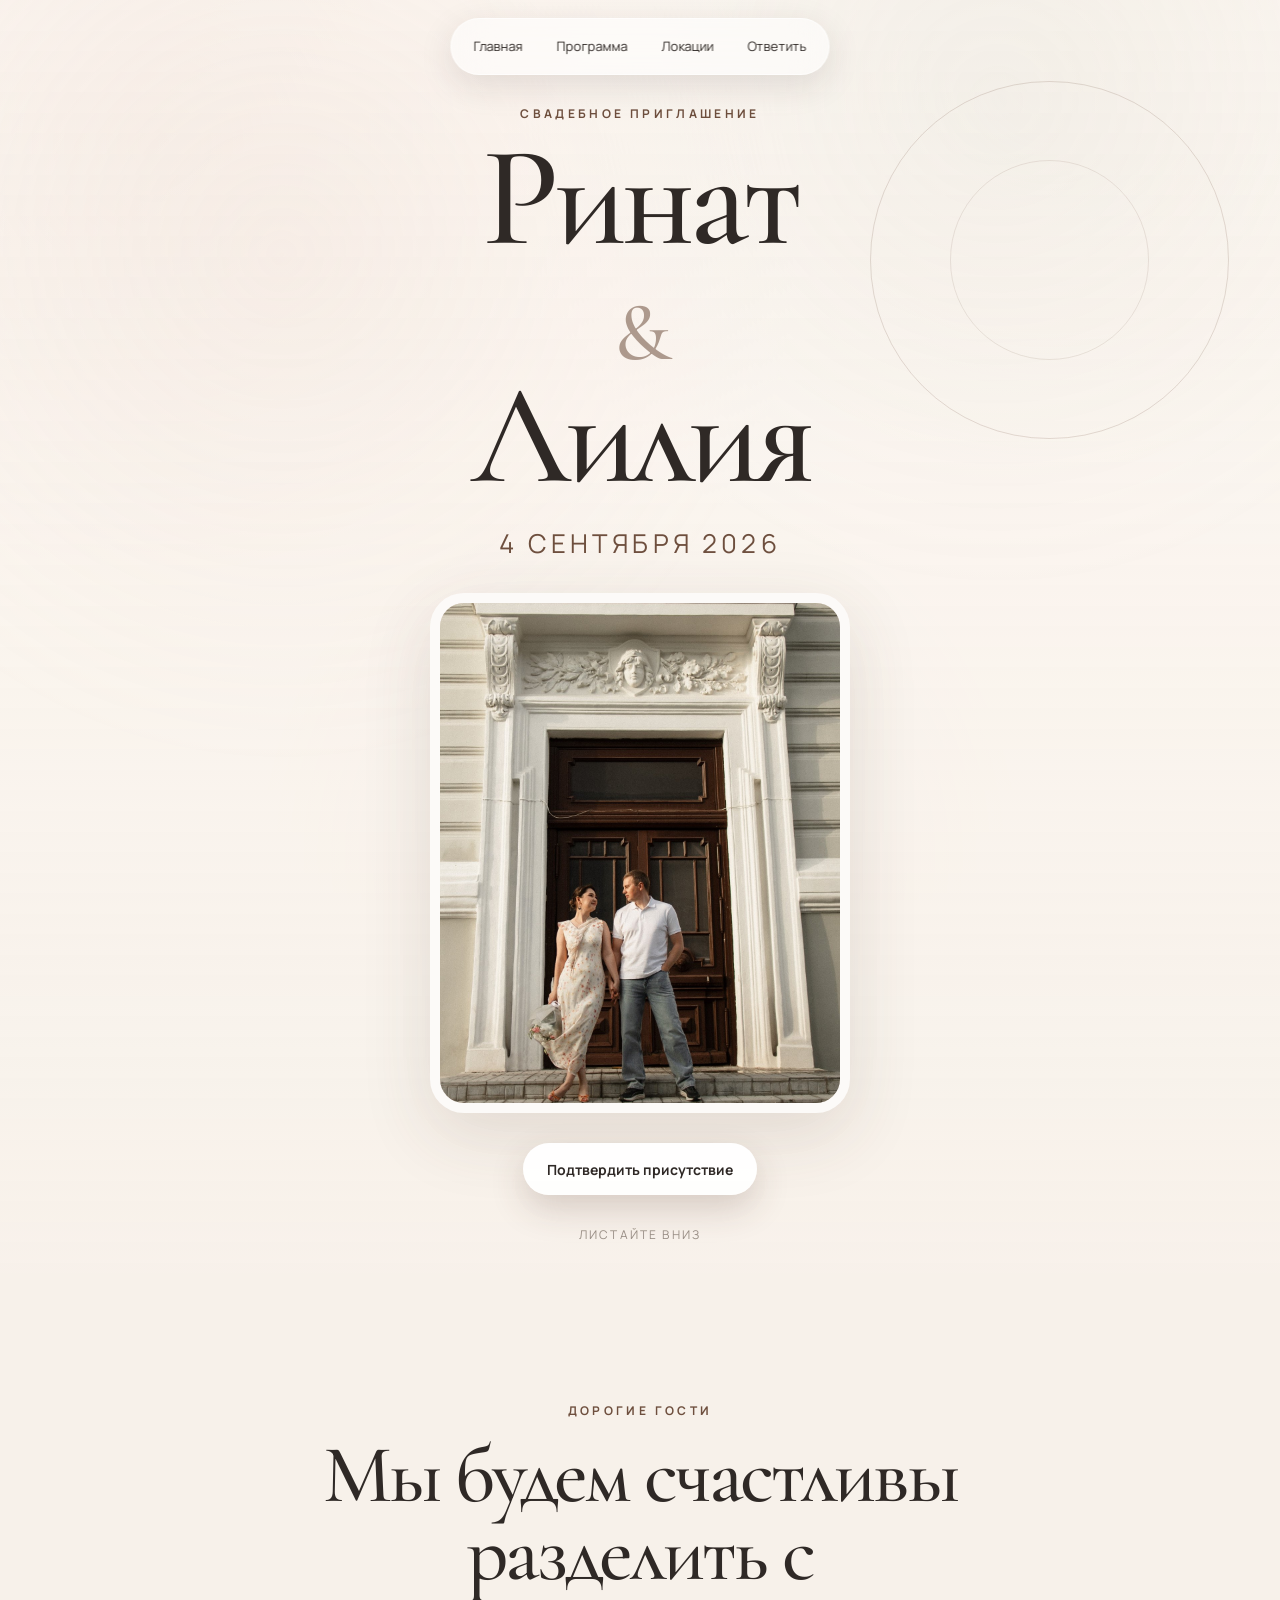
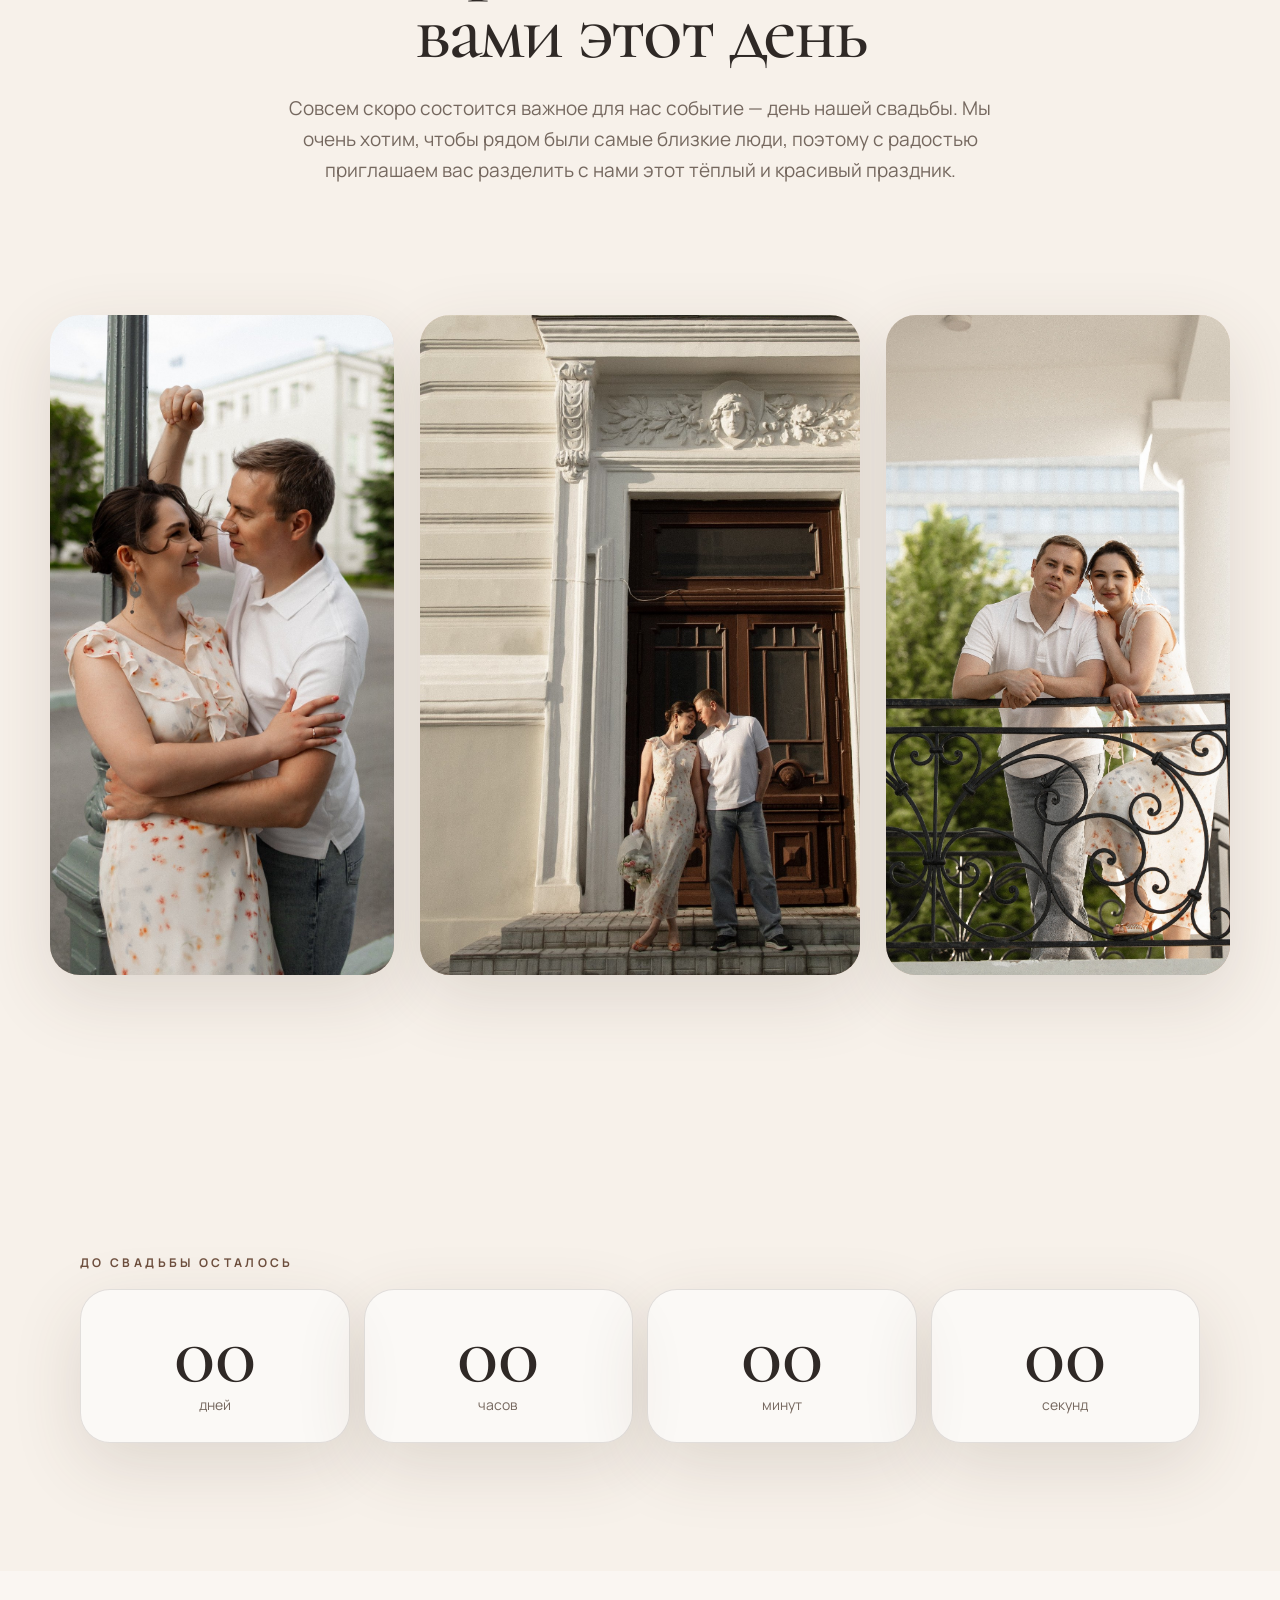
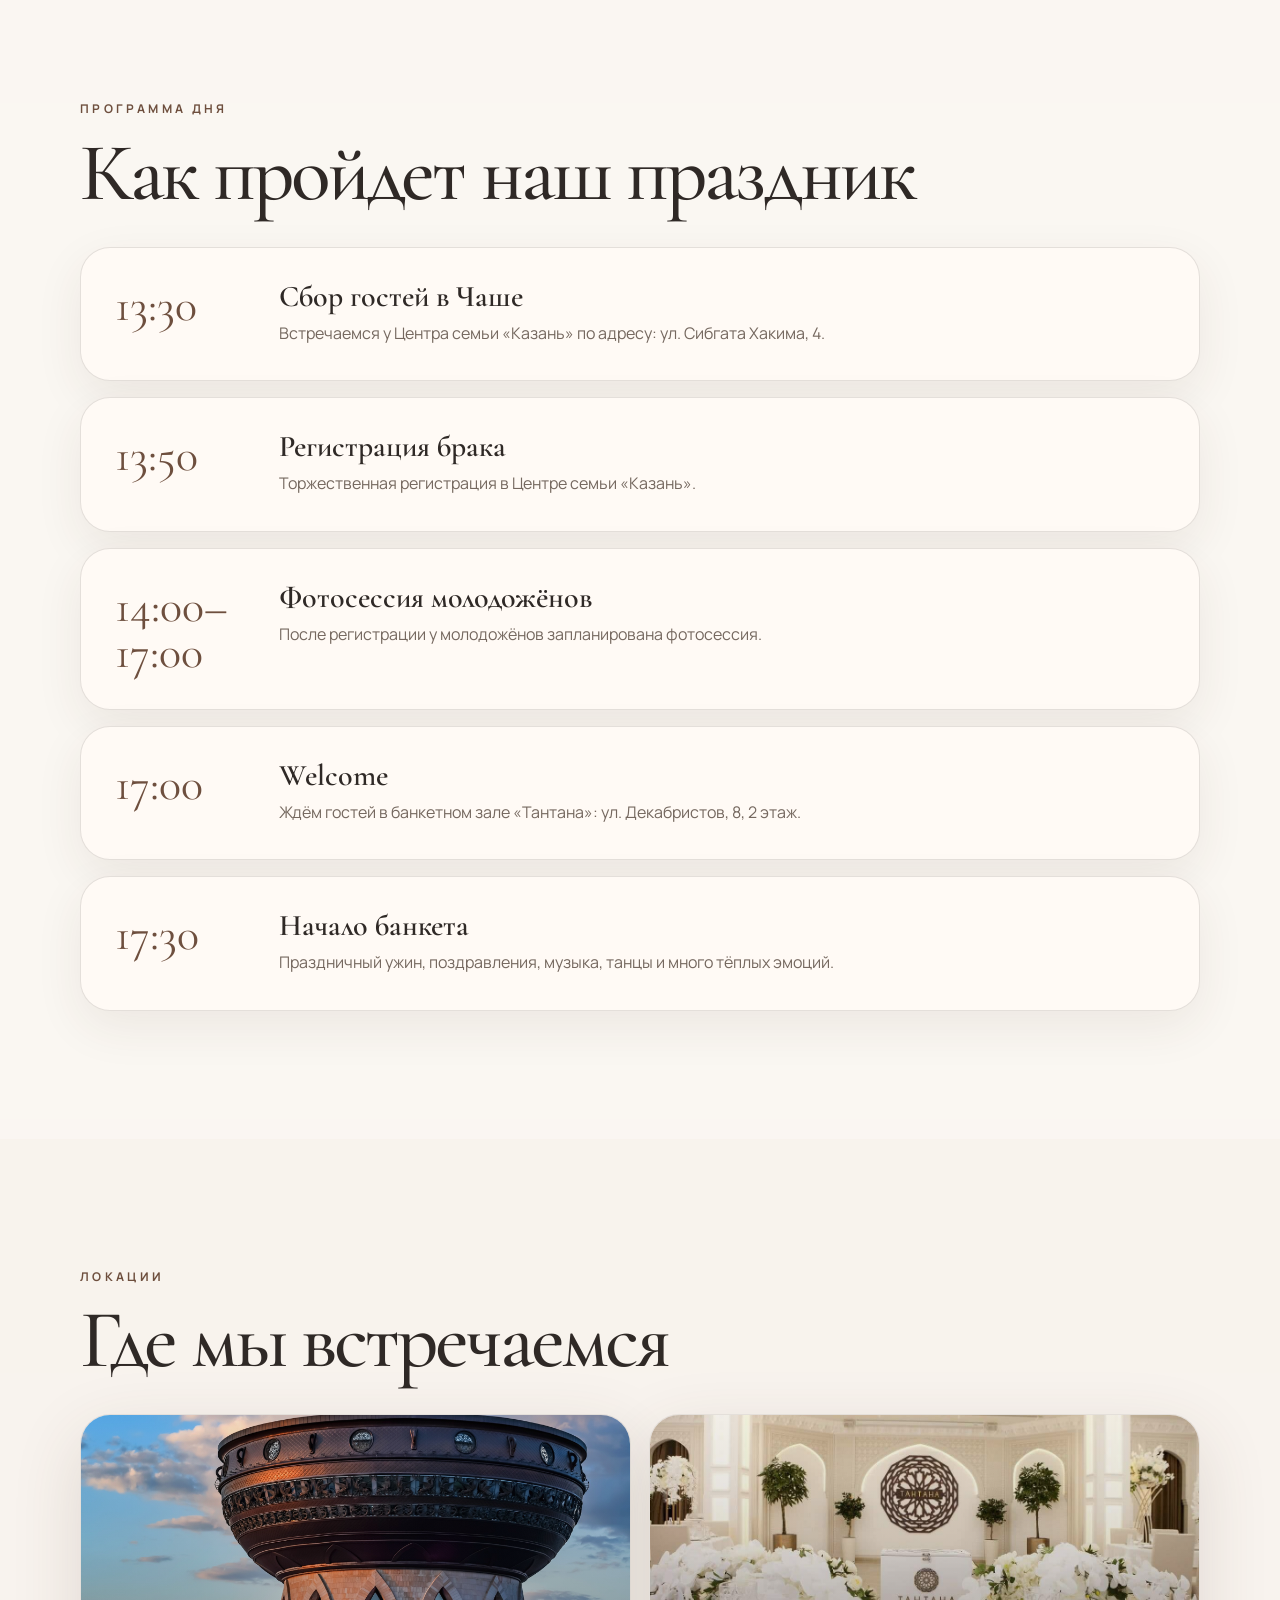
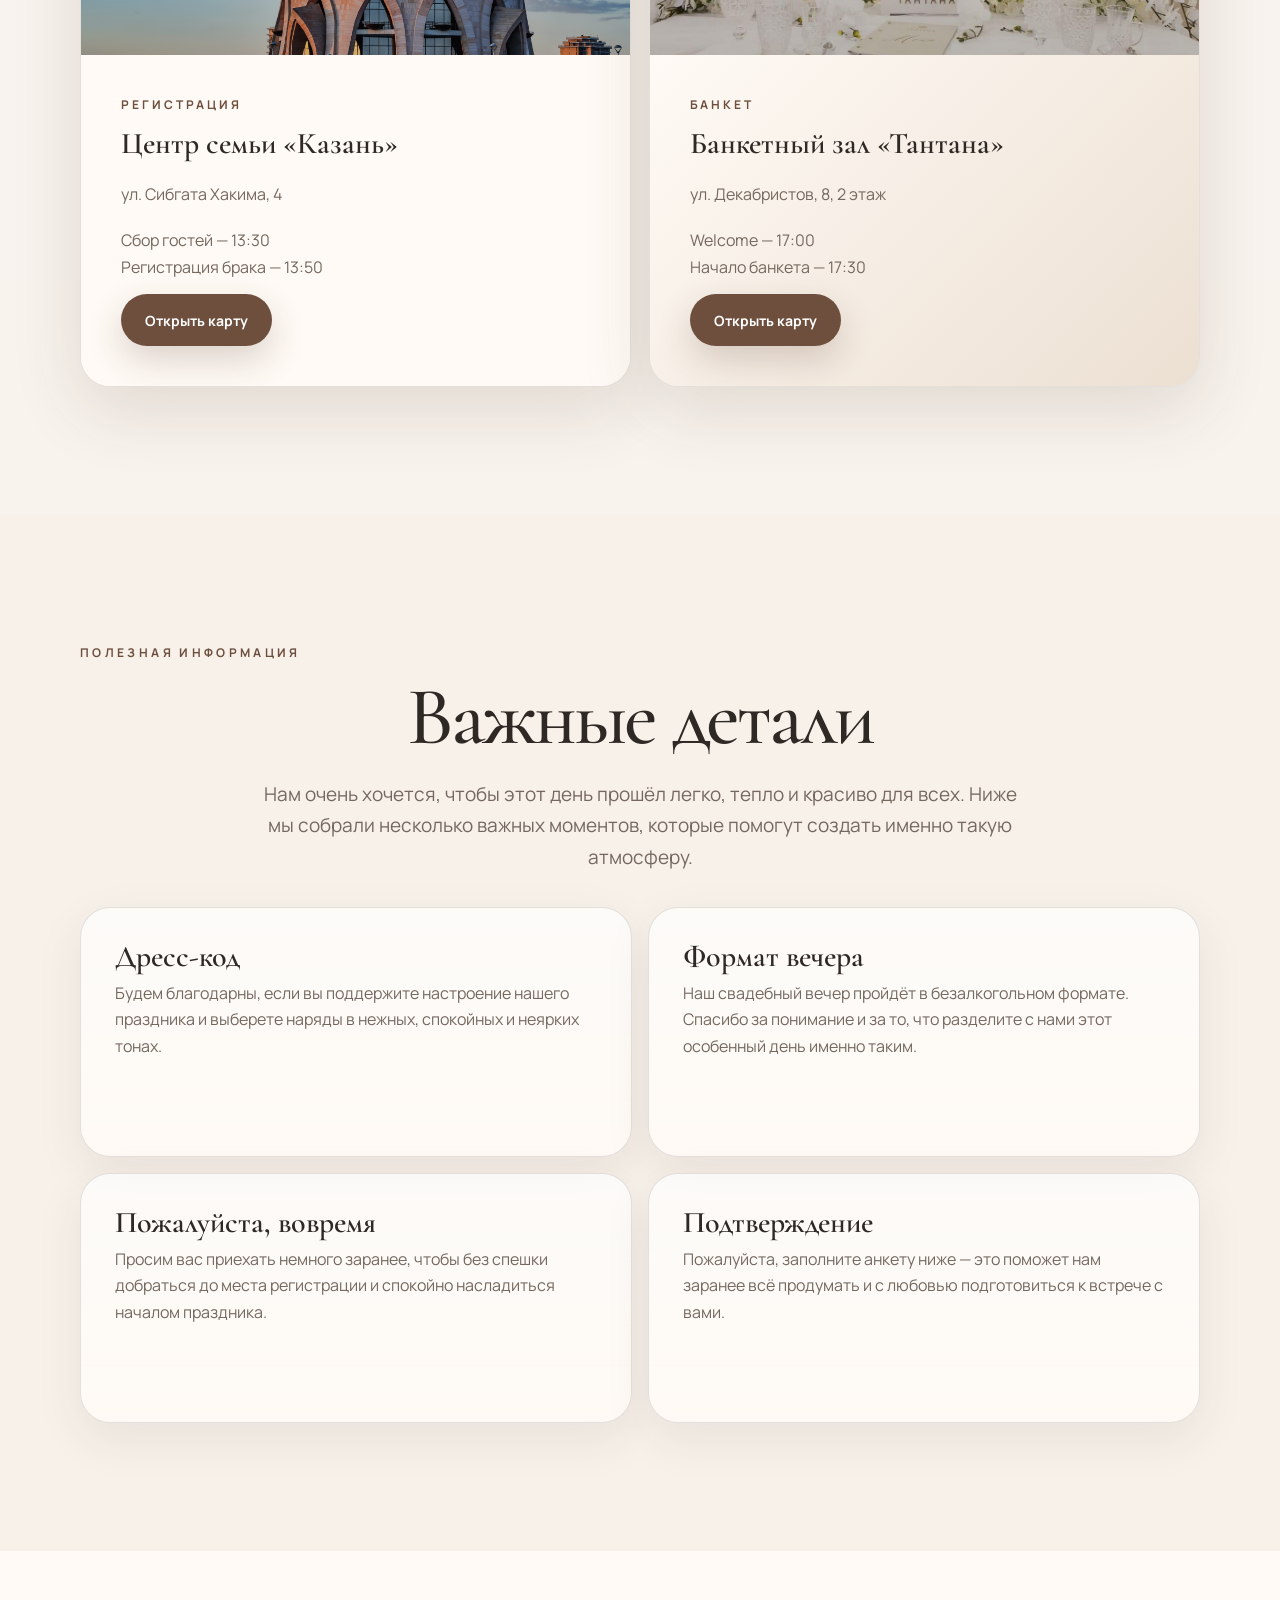
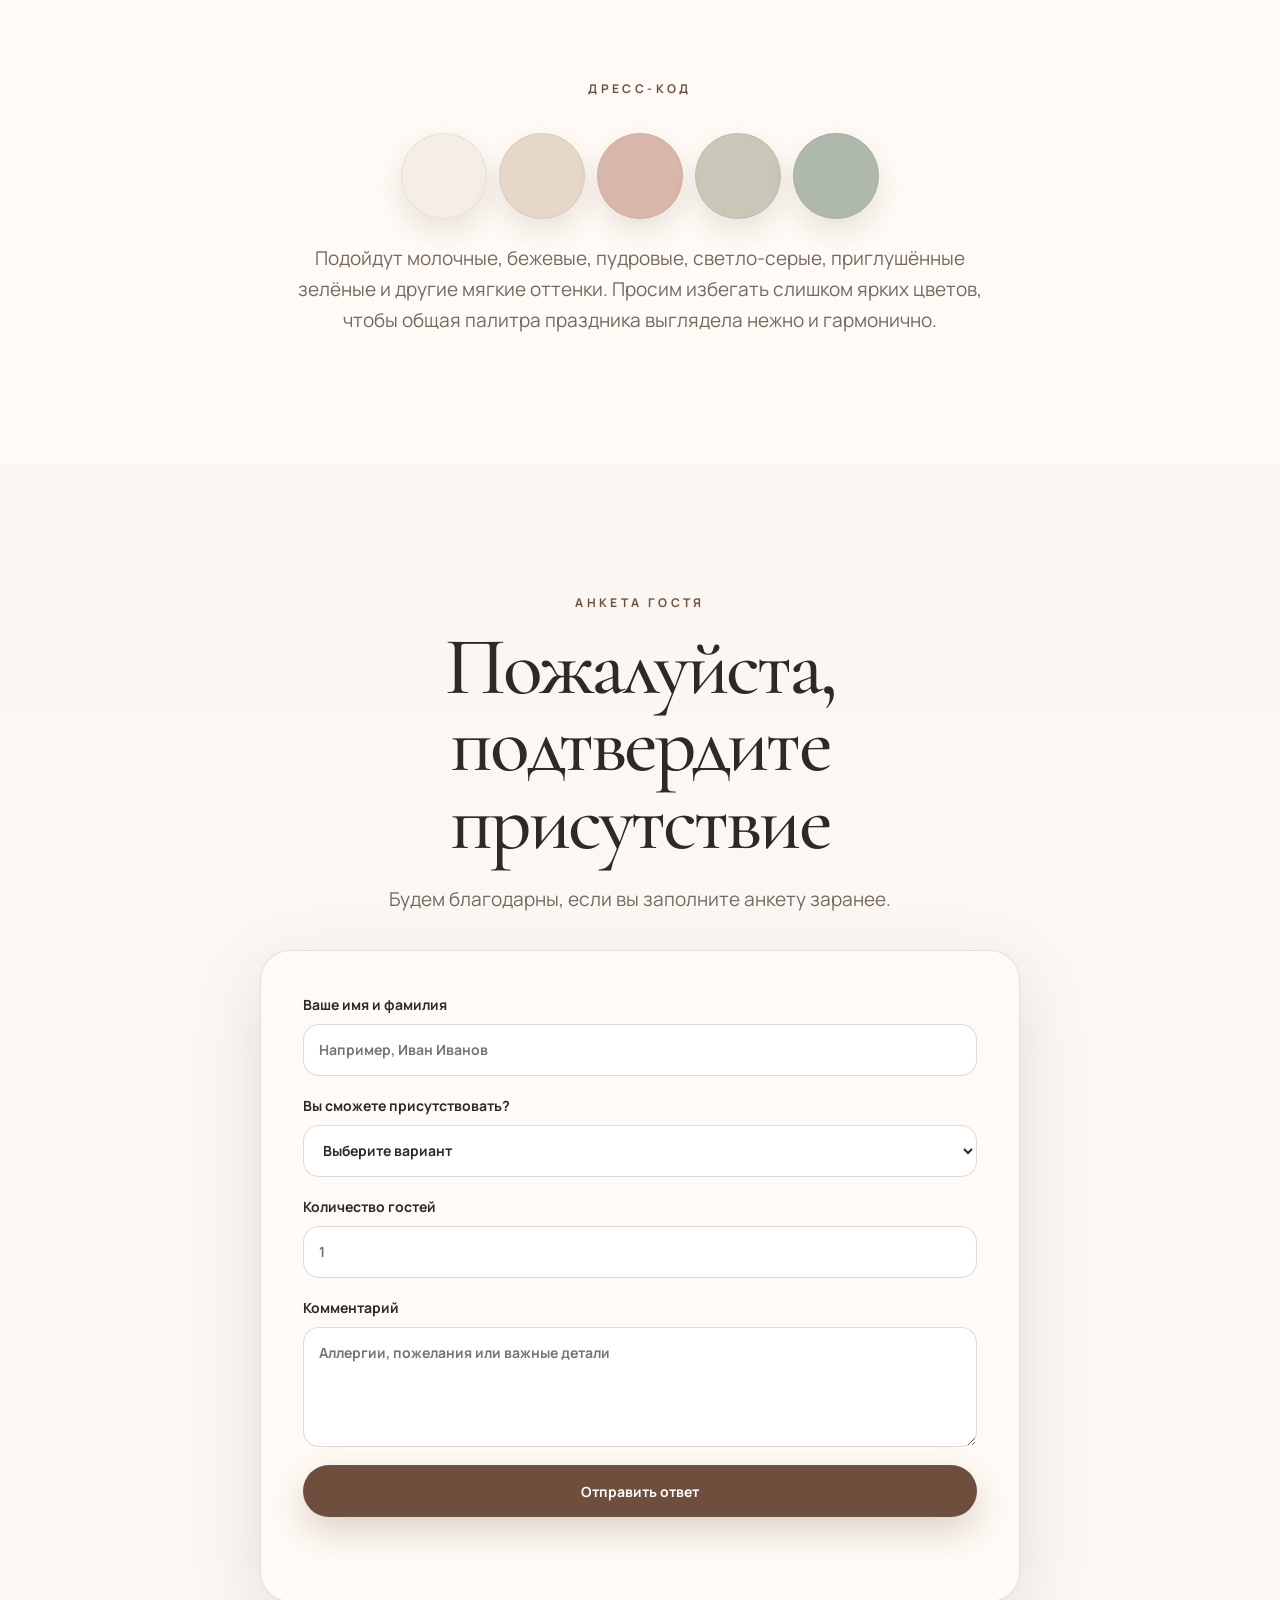
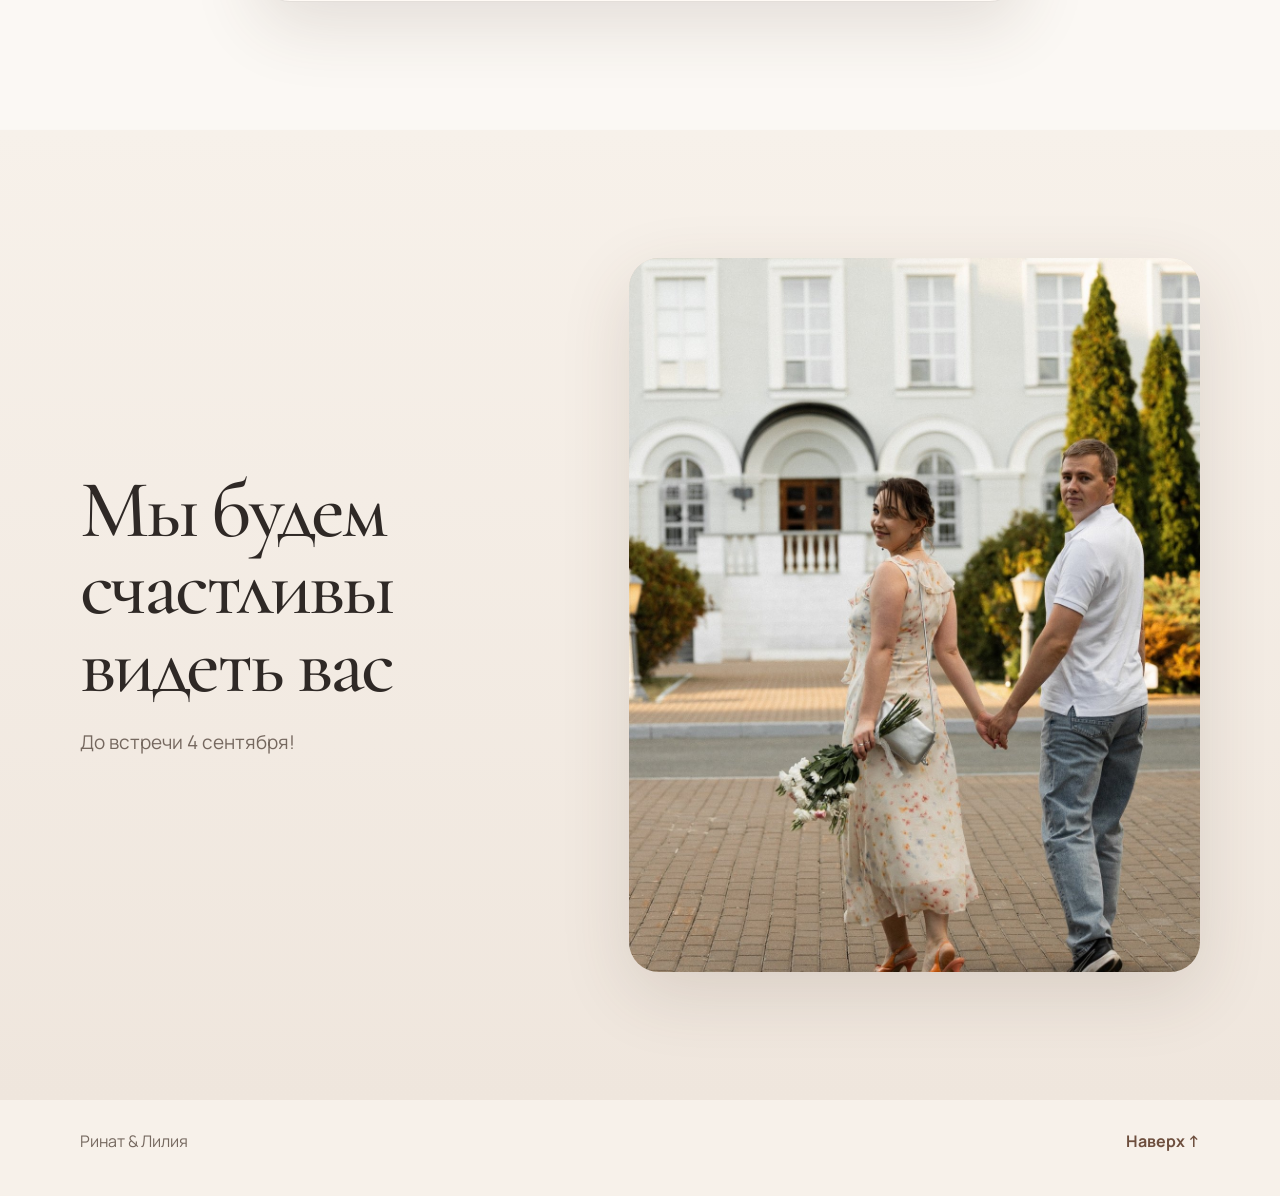
==== index.html @ 8612021a "Add files via upload" ====
<!DOCTYPE html>
<html lang="ru">
<head>
  <meta charset="UTF-8" />
  <meta name="viewport" content="width=device-width, initial-scale=1.0" />
  <meta name="description" content="Свадебное приглашение Рината и Лилии — 4 сентября 2026" />
  <title>Ринат & Лилия — свадебное приглашение</title>
  <link rel="preconnect" href="https://fonts.googleapis.com">
  <link rel="preconnect" href="https://fonts.gstatic.com" crossorigin>
  <link href="https://fonts.googleapis.com/css2?family=Cormorant+Garamond:wght@400;500;600;700&family=Manrope:wght@300;400;500;600;700&display=swap" rel="stylesheet">
  <link rel="stylesheet" href="styles.css" />
</head>
<body>
  <div class="page-loader" id="pageLoader" aria-hidden="true">
    <div class="loader-mark">♡</div>
  </div>

  <header class="hero" id="top">
    <nav class="nav" aria-label="Навигация по приглашению">
      <a href="#top">Главная</a>
      <a href="#schedule">Программа</a>
      <a href="#place">Локации</a>
      <a href="#rsvp">Ответить</a>
    </nav>

    <div class="hero__ornament" aria-hidden="true"></div>
    <div class="hero__content reveal">
      <p class="eyebrow">Свадебное приглашение</p>
      <h1><span id="groomName">Ринат</span><br><span class="ampersand">&</span><br><span id="brideName">Лилия</span></h1>
      <p class="hero__date" id="weddingDateText">4 сентября 2026</p>

      <figure class="hero__photo">
        <img src="assets/hero.jpg" alt="Ринат и Лилия" loading="eager">
      </figure>

      <a class="button button--light" href="#rsvp">Подтвердить присутствие</a>
    </div>

    <div class="scroll-hint" aria-hidden="true">листайте вниз</div>
  </header>

  <main>
    <section class="section intro">
      <div class="container container--narrow reveal">
        <p class="section-kicker">Дорогие гости</p>
        <h2>Мы будем счастливы разделить с вами этот день</h2>
        <p id="introText">Совсем скоро состоится важное для нас событие — день нашей свадьбы. Мы очень хотим, чтобы рядом были самые близкие люди, поэтому с радостью приглашаем вас разделить с нами этот тёплый и красивый праздник.</p>
      </div>
    </section>

    <section class="section photo-strip" aria-label="Фотографии пары">
      <div class="photo-strip__item photo-strip__item--one reveal">
        <img src="assets/gallery-1.jpg" alt="Фотография Рината и Лилии">
      </div>
      <div class="photo-strip__item photo-strip__item--two reveal">
        <img src="assets/gallery-2.jpg" alt="Фотография Рината и Лилии">
      </div>
      <div class="photo-strip__item photo-strip__item--three reveal">
        <img src="assets/gallery-3.jpg" alt="Фотография Рината и Лилии">
      </div>
    </section>

    <section class="section countdown-section">
      <div class="container reveal">
        <p class="section-kicker">До свадьбы осталось</p>
        <div class="countdown" id="countdown" aria-live="polite">
          <div><strong id="days">00</strong><span>дней</span></div>
          <div><strong id="hours">00</strong><span>часов</span></div>
          <div><strong id="minutes">00</strong><span>минут</span></div>
          <div><strong id="seconds">00</strong><span>секунд</span></div>
        </div>
      </div>
    </section>

    <section class="section schedule" id="schedule">
      <div class="container reveal">
        <p class="section-kicker">Программа дня</p>
        <h2>Как пройдет наш праздник</h2>
        <div class="timeline" id="timeline">
          <article class="timeline__item">
            <time>13:30</time>
            <div>
              <h3>Сбор гостей в Чаше</h3>
              <p>Встречаемся у Центра семьи «Казань» по адресу: ул. Сибгата Хакима, 4.</p>
            </div>
          </article>
          <article class="timeline__item">
            <time>13:50</time>
            <div>
              <h3>Регистрация брака</h3>
              <p>Торжественная регистрация в Центре семьи «Казань».</p>
            </div>
          </article>
          <article class="timeline__item">
            <time>14:00–17:00</time>
            <div>
              <h3>Фотосессия молодожёнов</h3>
              <p>После регистрации у молодожёнов запланирована фотосессия.</p>
            </div>
          </article>
          <article class="timeline__item">
            <time>17:00</time>
            <div>
              <h3>Welcome</h3>
              <p>Ждём гостей в банкетном зале «Тантана»: ул. Декабристов, 8, 2 этаж.</p>
            </div>
          </article>
          <article class="timeline__item">
            <time>17:30</time>
            <div>
              <h3>Начало банкета</h3>
              <p>Праздничный ужин, поздравления, музыка, танцы и много тёплых эмоций.</p>
            </div>
          </article>
        </div>
      </div>
    </section>

    <section class="section place" id="place">
      <div class="container reveal">
        <p class="section-kicker">Локации</p>
        <h2>Где мы встречаемся</h2>
        <div class="location-grid">
          <article class="location-card location-card--image">
            <div class="location-card__media">
              <img src="assets/location-chasha.jpg" alt="Центр семьи «Казань»">
            </div>
            <div class="location-card__body">
              <span class="location-card__label">Регистрация</span>
              <h3>Центр семьи «Казань»</h3>
              <p>ул. Сибгата Хакима, 4</p>
              <p class="location-card__note">Сбор гостей — 13:30<br>Регистрация брака — 13:50</p>
              <a class="button" href="https://yandex.ru/maps/?text=%D0%9A%D0%B0%D0%B7%D0%B0%D0%BD%D1%8C%2C%20%D0%A1%D0%B8%D0%B1%D0%B3%D0%B0%D1%82%D0%B0%20%D0%A5%D0%B0%D0%BA%D0%B8%D0%BC%D0%B0%204%2C%20%D0%A6%D0%B5%D0%BD%D1%82%D1%80%20%D1%81%D0%B5%D0%BC%D1%8C%D0%B8%20%D0%9A%D0%B0%D0%B7%D0%B0%D0%BD%D1%8C" target="_blank" rel="noopener">Открыть карту</a>
            </div>
          </article>
          <article class="location-card location-card--image location-card--accent">
            <div class="location-card__media">
              <img src="assets/location-tantana.jpg" alt="Банкетный зал Тантана">
            </div>
            <div class="location-card__body">
              <span class="location-card__label">Банкет</span>
              <h3>Банкетный зал «Тантана»</h3>
              <p>ул. Декабристов, 8, 2 этаж</p>
              <p class="location-card__note">Welcome — 17:00<br>Начало банкета — 17:30</p>
              <a class="button" href="https://yandex.ru/maps/?text=%D0%9A%D0%B0%D0%B7%D0%B0%D0%BD%D1%8C%2C%20%D0%94%D0%B5%D0%BA%D0%B0%D0%B1%D1%80%D0%B8%D1%81%D1%82%D0%BE%D0%B2%208%2C%20%D0%A2%D0%B0%D0%BD%D1%82%D0%B0%D0%BD%D0%B0" target="_blank" rel="noopener">Открыть карту</a>
            </div>
          </article>
        </div>
      </div>
    </section>

    <section class="section details">
      <div class="container reveal">
        <p class="section-kicker">Полезная информация</p>
        <h2 style="text-align: center;">Важные детали</h2>
        <p class="details__lead">Нам очень хочется, чтобы этот день прошёл легко, тепло и красиво для всех. Ниже мы собрали несколько важных моментов, которые помогут создать именно такую атмосферу.</p>
        <div class="cards" id="detailsCards">
          <article class="card">
            <h3>Дресс-код</h3>
            <p>Будем благодарны, если вы поддержите настроение нашего праздника и выберете наряды в нежных, спокойных и неярких тонах.</p>
          </article>
          <article class="card">
            <h3>Формат вечера</h3>
            <p>Наш свадебный вечер пройдёт в безалкогольном формате. Спасибо за понимание и за то, что разделите с нами этот особенный день именно таким.</p>
          </article>
          <article class="card">
            <h3>Пожалуйста, вовремя</h3>
            <p>Просим вас приехать немного заранее, чтобы без спешки добраться до места регистрации и спокойно насладиться началом праздника.</p>
          </article>
          <article class="card">
            <h3>Подтверждение</h3>
            <p>Пожалуйста, заполните анкету ниже — это поможет нам заранее всё продумать и с любовью подготовиться к встрече с вами.</p>
          </article>
        </div>
      </div>
    </section>

    <section class="section dress-code">
      <div class="container reveal">
        <p class="section-kicker">Дресс-код</p>
        <div class="palette" aria-label="Палитра дресс-кода">
          <span style="--color:#f4eee7"></span>
          <span style="--color:#e6d8c8"></span>
          <span style="--color:#d9b7aa"></span>
          <span style="--color:#c9c7b8"></span>
          <span style="--color:#aeb8ad"></span>
        </div>
        <p class="dress-code__text" id="dressCodeText">Подойдут молочные, бежевые, пудровые, светло-серые, приглушённые зелёные и другие мягкие оттенки. Просим избегать слишком ярких цветов, чтобы общая палитра праздника выглядела нежно и гармонично.</p>
      </div>
    </section>

    <section class="section rsvp" id="rsvp">
      <div class="container container--narrow reveal">
        <p class="section-kicker">Анкета гостя</p>
        <h2>Пожалуйста, подтвердите присутствие</h2>
        <p class="rsvp__lead" id="rsvpDeadline">Будем благодарны, если вы заполните анкету заранее.</p>

        <form class="form" id="rsvpForm">
          <label>
            Ваше имя и фамилия
            <input type="text" name="guest_name" placeholder="Например, Иван Иванов" required />
          </label>

          <label>
            Вы сможете присутствовать?
            <select name="attendance" required>
              <option value="" selected disabled>Выберите вариант</option>
              <option value="Да, буду">Да, буду</option>
              <option value="Буду с парой">Буду с парой</option>
              <option value="К сожалению, не смогу">К сожалению, не смогу</option>
              <option value="Отвечу позже">Отвечу позже</option>
            </select>
          </label>

          <label>
            Количество гостей
            <input type="number" name="guest_count" min="1" max="10" placeholder="1" />
          </label>


          <label>
            Комментарий
            <textarea name="comment" rows="4" placeholder="Аллергии, пожелания или важные детали"></textarea>
          </label>

          <input type="hidden" name="page" value="Ринат и Лилия — свадебное приглашение" />
          <button class="button" type="submit">Отправить ответ</button>
          <p class="form__message" id="formMessage" role="status"></p>
        </form>
      </div>
    </section>

    <section class="section final-section">
      <div class="container final-grid reveal">
        <div>
          <p class="section-kicker"></p>
          <h2>Мы будем счастливы видеть вас</h2>
          <p>До встречи 4 сентября!</p>
        </div>
        <figure class="final-photo">
          <img src="assets/final.jpg" alt="Ринат и Лилия — до встречи">
        </figure>
      </div>
    </section>
  </main>

  <footer class="footer">
    <p><span id="footerNames">Ринат & Лилия</span></p>
    <a href="#top">Наверх ↑</a>
  </footer>

  <script src="script.js"></script>
</body>
</html>
---- styles.css ----
:root {
  --bg: #f7f1ea;
  --bg-soft: #fffaf5;
  --text: #2f2926;
  --muted: #75685f;
  --accent: #a77c61;
  --accent-dark: #6e4f3e;
  --line: rgba(47, 41, 38, .13);
  --white: #fff;
  --shadow: 0 22px 70px rgba(80, 55, 42, .14);
  --radius: 30px;
}

* { box-sizing: border-box; }
html { scroll-behavior: smooth; }
body {
  margin: 0;
  font-family: 'Manrope', Arial, sans-serif;
  color: var(--text);
  background: var(--bg);
  line-height: 1.65;
  overflow-x: hidden;
}

body::before {
  content: "";
  position: fixed;
  inset: 0;
  pointer-events: none;
  background:
    radial-gradient(circle at 12% 16%, rgba(167,124,97,.16), transparent 32%),
    radial-gradient(circle at 82% 8%, rgba(215,193,168,.23), transparent 30%),
    radial-gradient(circle at 50% 95%, rgba(167,124,97,.11), transparent 36%);
  z-index: -2;
}

a { color: inherit; text-decoration: none; }
img { display: block; max-width: 100%; }

.page-loader {
  position: fixed;
  inset: 0;
  z-index: 100;
  display: grid;
  place-items: center;
  background: var(--bg);
  transition: opacity .45s ease, visibility .45s ease;
}
.page-loader.is-hidden { opacity: 0; visibility: hidden; }
.loader-mark {
  font-family: 'Cormorant Garamond', serif;
  font-size: clamp(42px, 8vw, 86px);
  color: var(--accent);
  animation: pulse 1.4s ease-in-out infinite;
}
@keyframes pulse { 0%, 100% { transform: scale(1); opacity: .65; } 50% { transform: scale(1.08); opacity: 1; } }

.nav {
  position: fixed;
  top: 18px;
  left: 50%;
  transform: translateX(-50%);
  z-index: 10;
  display: flex;
  gap: 6px;
  padding: 8px;
  border: 1px solid rgba(255,255,255,.58);
  border-radius: 999px;
  background: rgba(255,255,255,.56);
  box-shadow: 0 10px 35px rgba(52, 36, 29, .12);
  backdrop-filter: blur(18px);
}
.nav a {
  padding: 9px 14px;
  border-radius: 999px;
  font-size: 13px;
  color: var(--text);
  transition: background .25s ease, color .25s ease;
}
.nav a:hover { background: var(--accent); color: var(--white); }

.hero {
  position: relative;
  min-height: 100svh;
  display: grid;
  place-items: center;
  overflow: hidden;
  isolation: isolate;
  background:
    linear-gradient(180deg, rgba(255,250,245,.68), rgba(247,241,234,.92)),
    radial-gradient(circle at 22% 20%, rgba(215,183,170,.45), transparent 36%),
    radial-gradient(circle at 78% 8%, rgba(174,184,173,.35), transparent 32%);
}
.hero__ornament {
  position: absolute;
  inset: 9vh 4vw auto auto;
  width: clamp(170px, 28vw, 420px);
  aspect-ratio: 1;
  border: 1px solid rgba(110,79,62,.18);
  border-radius: 50%;
  z-index: -1;
}
.hero__ornament::after {
  content: "";
  position: absolute;
  inset: 22%;
  border: 1px solid rgba(110,79,62,.12);
  border-radius: 50%;
}
.hero__content {
  width: min(900px, calc(100% - 36px));
  padding: 104px 0 78px;
  text-align: center;
}
.eyebrow,
.section-kicker {
  margin: 0 0 16px;
  font-size: 12px;
  font-weight: 700;
  letter-spacing: .28em;
  text-transform: uppercase;
}
.eyebrow { color: var(--accent-dark); }
.hero h1 {
  margin: 0;
  font-family: 'Cormorant Garamond', serif;
  font-size: clamp(58px, 12vw, 142px);
  font-weight: 500;
  line-height: .82;
  letter-spacing: -.04em;
  text-wrap: balance;
}
.ampersand {
  display: inline-block;
  margin: .08em 0 .04em;
  color: rgba(110,79,62,.55);
  font-size: .58em;
  line-height: 1;
}
.hero__date {
  margin: 28px 0 28px;
  font-size: clamp(17px, 3vw, 26px);
  letter-spacing: .16em;
  text-transform: uppercase;
  color: var(--accent-dark);
}
.hero__photo {
  width: min(420px, 82vw);
  margin: 0 auto 30px;
  overflow: hidden;
  border: 10px solid rgba(255,255,255,.86);
  border-radius: 34px;
  box-shadow: var(--shadow);
  background: #e8d9cd;
}
.hero__photo img {
  width: 100%;
  aspect-ratio: 4 / 5;
  object-fit: cover;
  object-position: 50% 64%;
}
.scroll-hint {
  position: absolute;
  bottom: 28px;
  left: 50%;
  transform: translateX(-50%);
  font-size: 12px;
  letter-spacing: .18em;
  text-transform: uppercase;
  color: var(--muted);
  opacity: .72;
}

.button {
  display: inline-flex;
  align-items: center;
  justify-content: center;
  min-height: 52px;
  padding: 14px 24px;
  border: 0;
  border-radius: 999px;
  background: var(--accent-dark);
  color: var(--white);
  font-family: inherit;
  font-size: 14px;
  font-weight: 700;
  cursor: pointer;
  box-shadow: 0 14px 35px rgba(79, 50, 37, .2);
  transition: transform .22s ease, box-shadow .22s ease, background .22s ease;
}
.button:hover { transform: translateY(-2px); box-shadow: 0 18px 42px rgba(79, 50, 37, .28); background: var(--accent); }
.button--light { background: rgba(255,255,255,.94); color: var(--text); }
.button--light:hover { color: var(--white); }

.section { padding: clamp(70px, 10vw, 130px) 0; }
.container {
  width: min(1120px, calc(100% - 36px));
  margin: 0 auto;
}
.container--narrow { width: min(760px, calc(100% - 36px)); text-align: center; }
h2 {
  margin: 0 0 22px;
  font-family: 'Cormorant Garamond', serif;
  font-size: clamp(38px, 7vw, 82px);
  font-weight: 500;
  line-height: .95;
  letter-spacing: -.035em;
  text-wrap: balance;
}
.section-kicker { color: var(--accent-dark); }
.intro p:not(.section-kicker), .dress-code__text, .rsvp__lead, .final-section p {
  margin: 0 auto;
  max-width: 720px;
  color: var(--muted);
  font-size: clamp(16px, 2vw, 19px);
}

.photo-strip {
  display: grid;
  grid-template-columns: 1fr 1.28fr 1fr;
  gap: clamp(14px, 2vw, 26px);
  width: min(1180px, calc(100% - 36px));
  margin: 0 auto;
  padding-top: 0;
}
.photo-strip__item {
  position: relative;
  min-height: clamp(320px, 44vw, 560px);
  overflow: hidden;
  border-radius: var(--radius);
  box-shadow: var(--shadow);
  background: linear-gradient(135deg, #efe1d3, #c2a08b);
}
.photo-strip__item--two { transform: translateY(36px); }
.photo-strip__item img {
  width: 100%;
  height: 100%;
  object-fit: cover;
}
.photo-strip__item--one img { object-position: 50% 42%; }
.photo-strip__item--two img { object-position: 50% 54%; }
.photo-strip__item--three img { object-position: 50% 50%; }

.countdown-section { padding-top: clamp(100px, 12vw, 150px); }
.countdown {
  display: grid;
  grid-template-columns: repeat(4, 1fr);
  gap: 14px;
}
.countdown div {
  min-height: 154px;
  display: grid;
  place-items: center;
  align-content: center;
  border: 1px solid var(--line);
  border-radius: var(--radius);
  background: rgba(255,255,255,.55);
  box-shadow: var(--shadow);
}
.countdown strong {
  font-family: 'Cormorant Garamond', serif;
  font-size: clamp(42px, 8vw, 86px);
  font-weight: 500;
  line-height: .9;
}
.countdown span { color: var(--muted); font-size: 14px; }

.schedule { background: rgba(255,255,255,.38); }
.timeline {
  display: grid;
  gap: 16px;
  margin-top: 34px;
}
.timeline__item {
  display: grid;
  grid-template-columns: 140px 1fr;
  gap: 24px;
  padding: clamp(20px, 4vw, 34px);
  border: 1px solid var(--line);
  border-radius: var(--radius);
  background: var(--bg-soft);
  box-shadow: 0 16px 48px rgba(80, 55, 42, .08);
}
.timeline time {
  font-family: 'Cormorant Garamond', serif;
  font-size: clamp(34px, 5vw, 46px);
  line-height: 1;
  color: var(--accent-dark);
}
h3 {
  margin: 0 0 8px;
  font-family: 'Cormorant Garamond', serif;
  font-size: 30px;
  font-weight: 600;
  line-height: 1;
}
.timeline p, .card p, .location-card p { margin: 0; color: var(--muted); }

.place { background: rgba(255,255,255,.16); }
.location-grid {
  display: grid;
  grid-template-columns: repeat(2, 1fr);
  gap: 18px;
  margin-top: 34px;
}
.location-card {
  overflow: hidden;
  border: 1px solid var(--line);
  border-radius: var(--radius);
  background: var(--bg-soft);
  box-shadow: var(--shadow);
}
.location-card__media {
  position: relative;
  height: 240px;
  overflow: hidden;
}
.location-card__media::after {
  content: "";
  position: absolute;
  inset: 0;
  background: linear-gradient(180deg, rgba(30,22,18,.06), rgba(30,22,18,.22));
}
.location-card__media img {
  width: 100%;
  height: 100%;
  object-fit: cover;
  transition: transform .45s ease;
}
.location-card:hover .location-card__media img { transform: scale(1.04); }
.location-card__body {
  display: flex;
  flex-direction: column;
  align-items: flex-start;
  gap: 14px;
  padding: clamp(24px, 4vw, 40px);
  background:
    linear-gradient(180deg, rgba(255,250,245,.95), rgba(255,250,245,.98));
}
.location-card--accent .location-card__body {
  background:
    linear-gradient(135deg, rgba(255,250,245,.96), rgba(230,216,200,.78));
}
.location-card__label {
  font-size: 12px;
  font-weight: 700;
  letter-spacing: .25em;
  text-transform: uppercase;
  color: var(--accent-dark);
}
.location-card__note { padding-top: 6px; }

.details__lead {
  max-width: 760px;
  margin: 0 auto;
  color: var(--muted);
  font-size: clamp(16px, 2vw, 19px);
  text-align: center;
}
.cards {
  display: grid;
  grid-template-columns: repeat(2, 1fr);
  gap: 16px;
  margin-top: 34px;
}
.card {
  min-height: 250px;
  padding: clamp(22px, 3vw, 34px);
  border: 1px solid var(--line);
  border-radius: var(--radius);
  background: linear-gradient(180deg, rgba(255,255,255,.68), rgba(255,250,245,.92));
  box-shadow: 0 16px 48px rgba(80, 55, 42, .08);
}

.dress-code {
  text-align: center;
  background: var(--bg-soft);
}
.palette {
  display: flex;
  justify-content: center;
  gap: 12px;
  flex-wrap: wrap;
  margin: 34px 0 24px;
}
.palette span {
  width: clamp(52px, 9vw, 86px);
  aspect-ratio: 1;
  border-radius: 50%;
  background: var(--color);
  box-shadow: inset 0 0 0 1px rgba(0,0,0,.06), 0 12px 28px rgba(70, 48, 38, .12);
}

.rsvp { background: rgba(255,255,255,.44); }
.form {
  display: grid;
  gap: 18px;
  margin-top: 34px;
  padding: clamp(22px, 4vw, 42px);
  border: 1px solid var(--line);
  border-radius: var(--radius);
  background: var(--bg-soft);
  box-shadow: var(--shadow);
  text-align: left;
}
label, legend {
  display: grid;
  gap: 8px;
  font-size: 14px;
  font-weight: 700;
  color: var(--text);
}
input, select, textarea {
  width: 100%;
  min-height: 52px;
  padding: 13px 15px;
  border: 1px solid rgba(47,41,38,.16);
  border-radius: 16px;
  background: var(--white);
  color: var(--text);
  font: inherit;
  outline: none;
  transition: border .22s ease, box-shadow .22s ease;
}
textarea { resize: vertical; }
input:focus, select:focus, textarea:focus {
  border-color: var(--accent);
  box-shadow: 0 0 0 4px rgba(167,124,97,.14);
}
fieldset {
  margin: 0;
  padding: 18px;
  border: 1px solid rgba(47,41,38,.16);
  border-radius: 18px;
}
.checkbox {
  display: flex;
  align-items: center;
  gap: 10px;
  margin-top: 10px;
  font-weight: 500;
  color: var(--muted);
}
.checkbox input { width: 18px; min-height: 18px; accent-color: var(--accent-dark); }
.form__message {
  min-height: 24px;
  margin: 0;
  color: var(--accent-dark);
  font-weight: 700;
}
.form__message.is-error { color: #9d3d32; }

.final-section {
  background: linear-gradient(180deg, var(--bg), #efe6dd);
}
.final-grid {
  display: grid;
  grid-template-columns: .85fr 1fr;
  gap: clamp(24px, 5vw, 70px);
  align-items: center;
}
.final-grid > div { max-width: 520px; }
.final-grid p { margin-left: 0; }
.final-photo {
  margin: 0;
  overflow: hidden;
  border-radius: var(--radius);
  box-shadow: var(--shadow);
  background: #e6d8c8;
}
.final-photo img {
  width: 100%;
  aspect-ratio: 4 / 5;
  object-fit: cover;
  object-position: 50% 58%;
}

.footer {
  display: flex;
  justify-content: space-between;
  gap: 18px;
  width: min(1120px, calc(100% - 36px));
  margin: 0 auto;
  padding: 28px 0 42px;
  color: var(--muted);
}
.footer p { margin: 0; }
.footer a { color: var(--accent-dark); font-weight: 700; }

.reveal {
  opacity: 0;
  transform: translateY(26px);
  transition: opacity .8s ease, transform .8s ease;
}
.reveal.is-visible { opacity: 1; transform: translateY(0); }

@media (max-width: 860px) {
  .nav {
    width: calc(100% - 22px);
    justify-content: space-between;
    top: 10px;
    overflow-x: auto;
  }
  .nav a { white-space: nowrap; padding: 8px 10px; font-size: 12px; }
  .hero__content { width: min(100% - 24px, 720px); padding-top: 88px; }
  .photo-strip { grid-template-columns: 1fr; }
  .photo-strip__item { min-height: 420px; }
  .photo-strip__item--two { transform: none; }
  .countdown { grid-template-columns: repeat(2, 1fr); }
  .timeline__item { grid-template-columns: 1fr; gap: 12px; }
  .location-grid, .cards, .final-grid { grid-template-columns: 1fr; }
  .final-grid > div { max-width: none; text-align: center; }
  .final-grid p { margin-left: auto; }
}

@media (max-width: 520px) {
  .section { padding: 64px 0; }
  .hero h1 { font-size: clamp(54px, 18vw, 82px); }
  .hero__date { letter-spacing: .08em; }
  .hero__photo { width: min(330px, 86vw); border-width: 7px; border-radius: 26px; }
  .button { width: 100%; }
  .countdown { gap: 10px; }
  .countdown div { min-height: 118px; border-radius: 22px; }
  .timeline time { font-size: 36px; }
  .photo-strip__item { min-height: 360px; border-radius: 24px; }
  .location-card, .card, .form { border-radius: 24px; }
  .location-card__media { height: 200px; }
  .footer { flex-direction: column; text-align: center; }
}
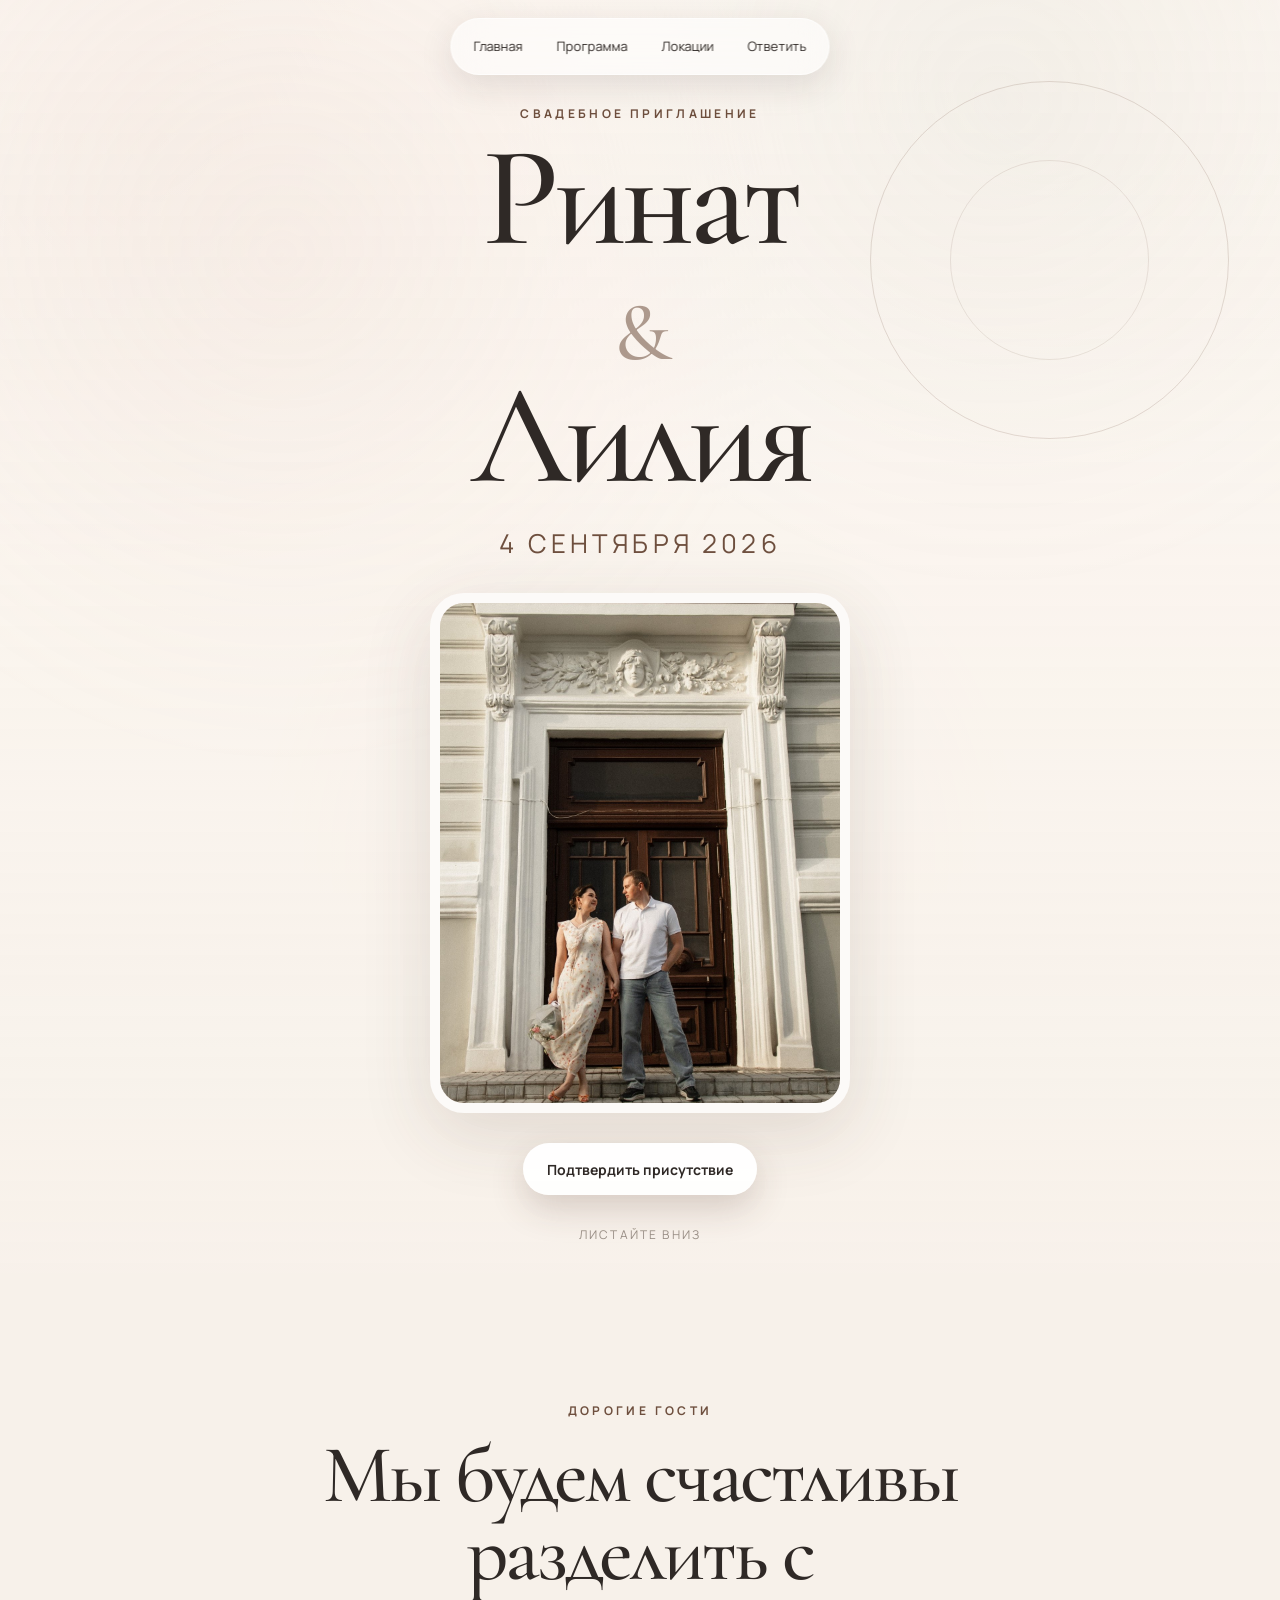
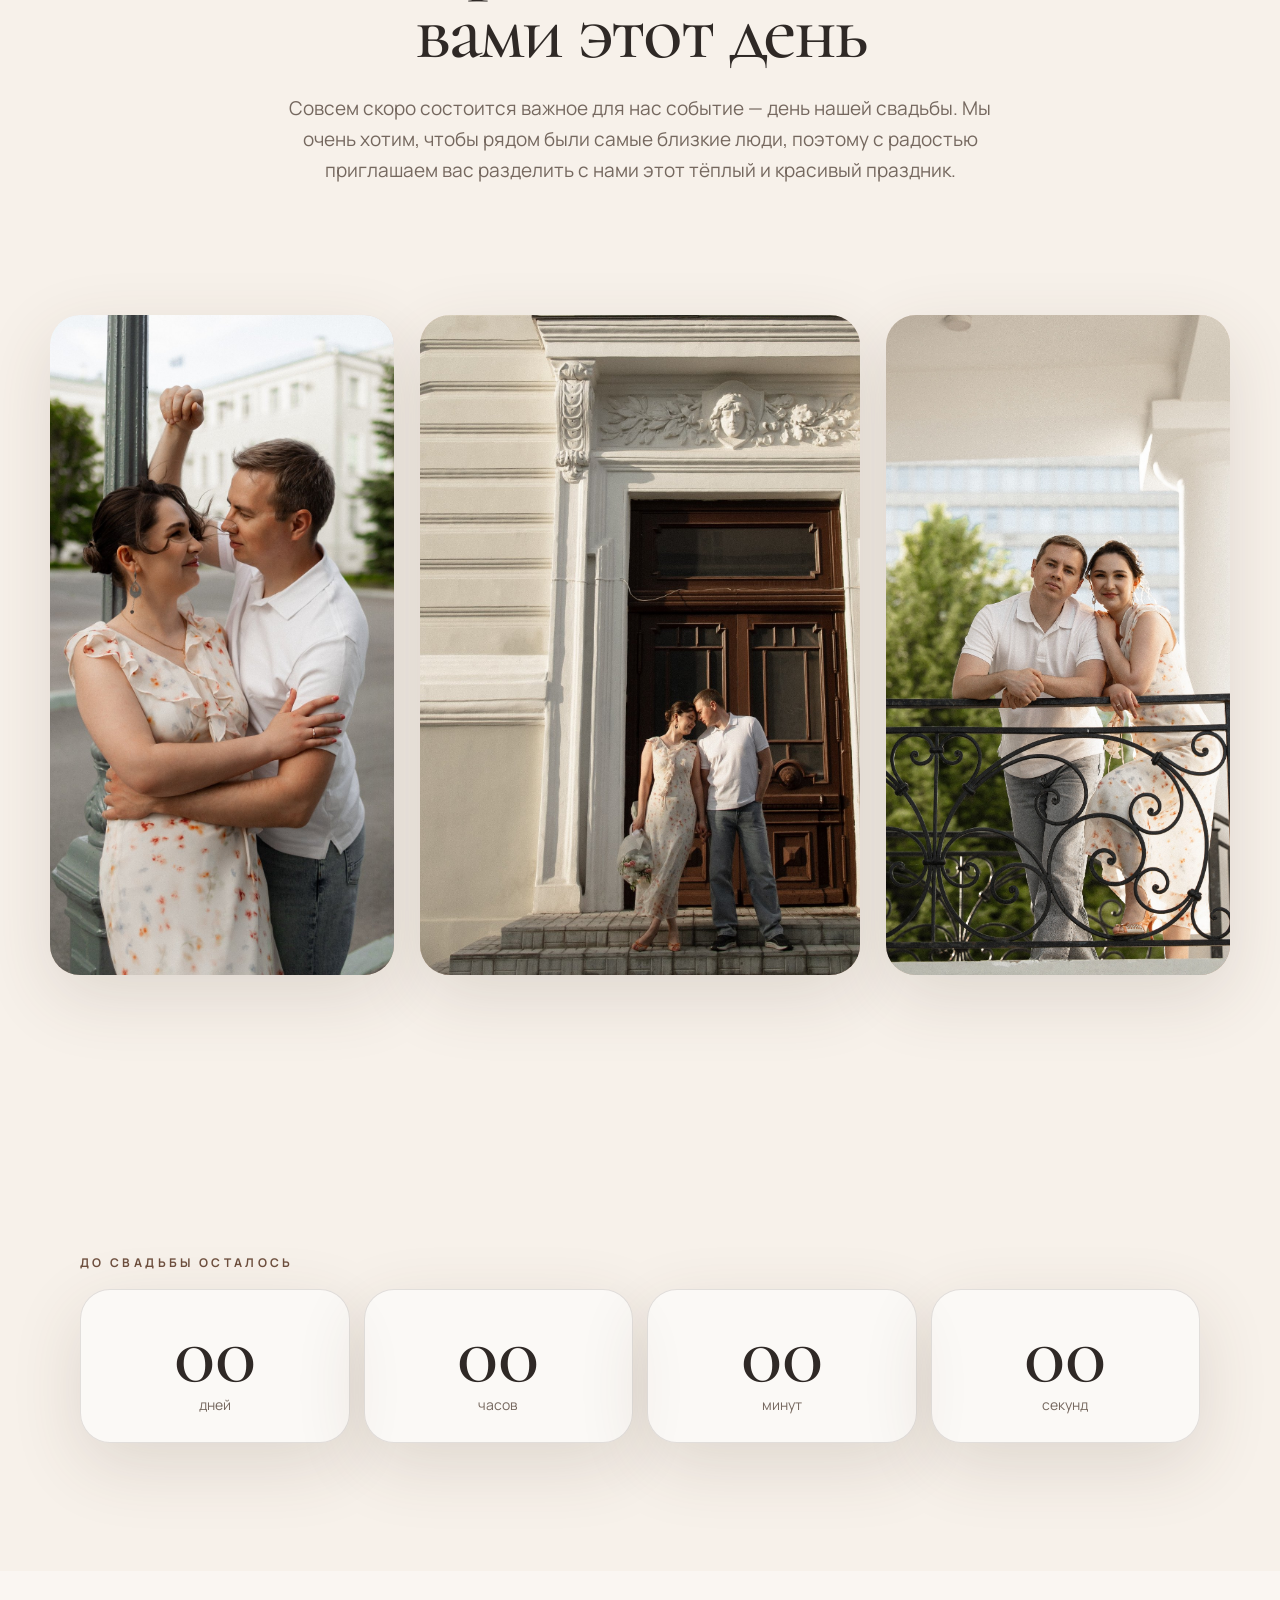
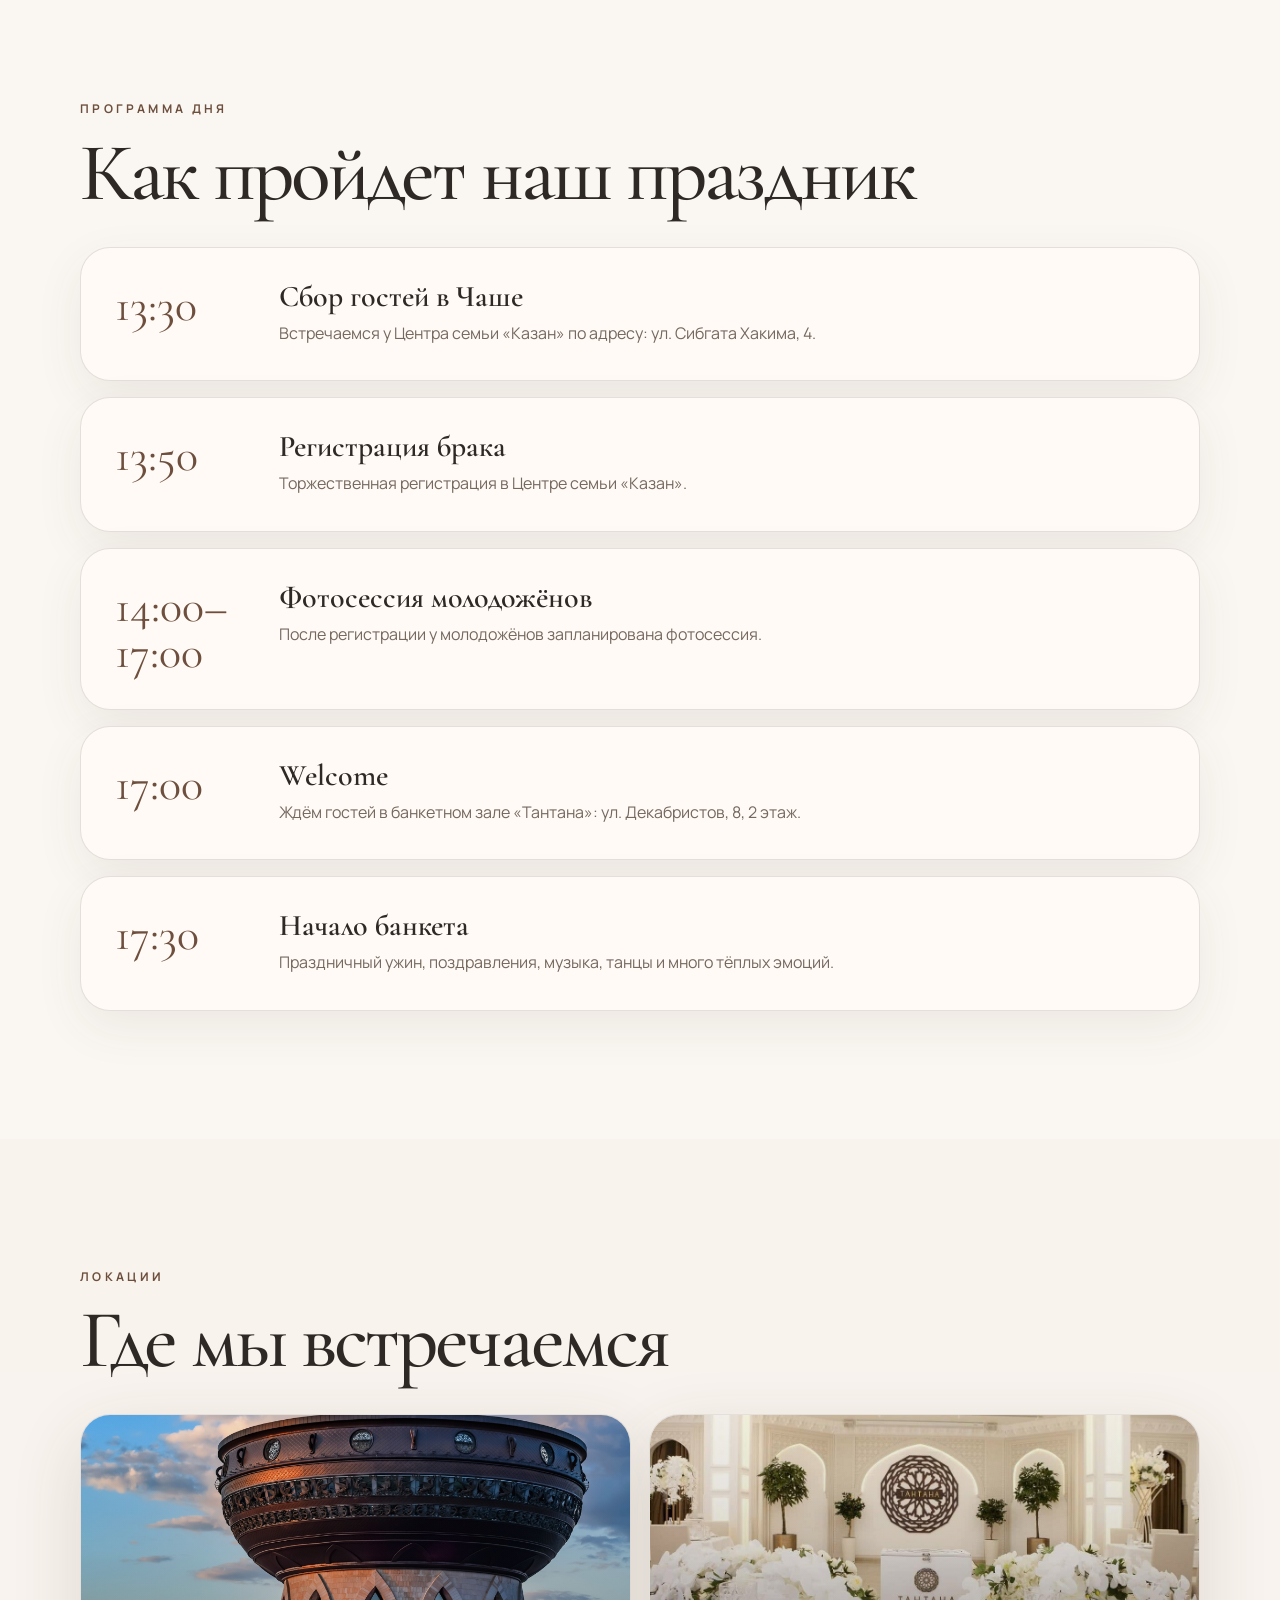
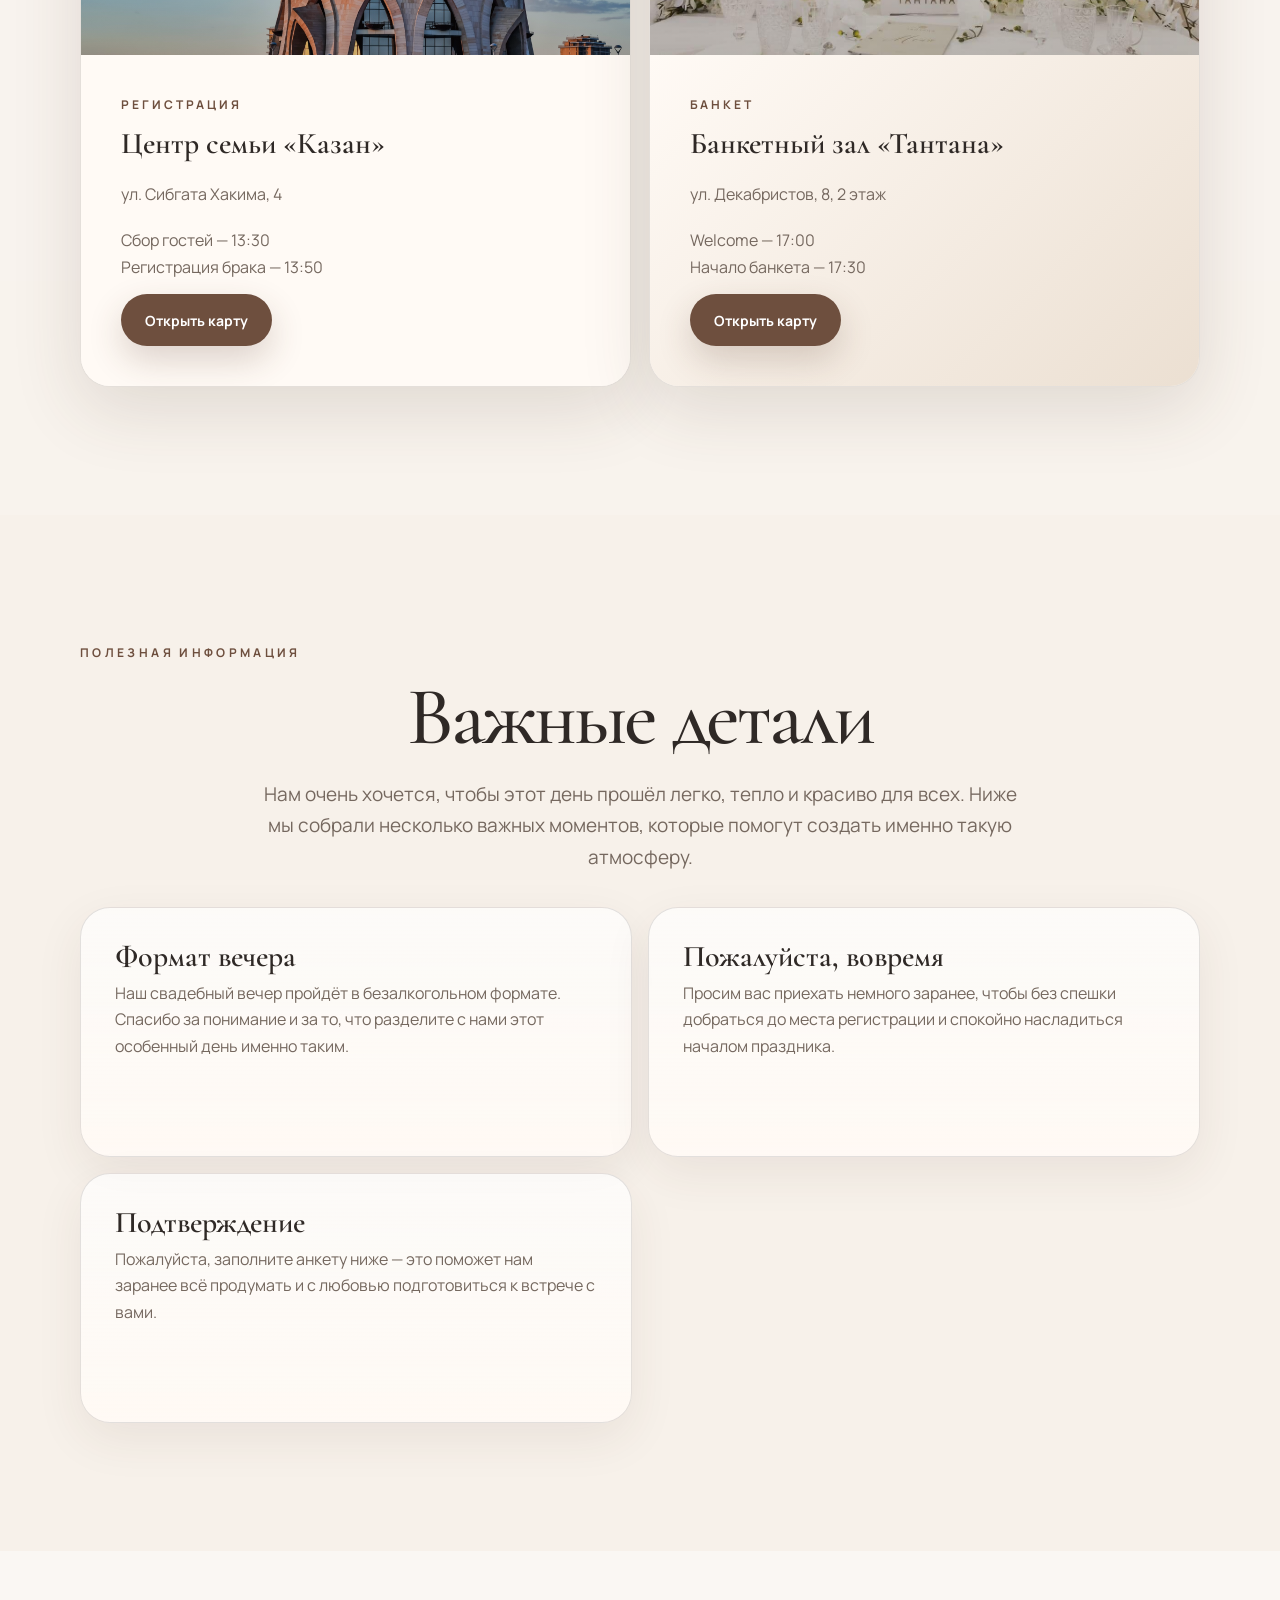
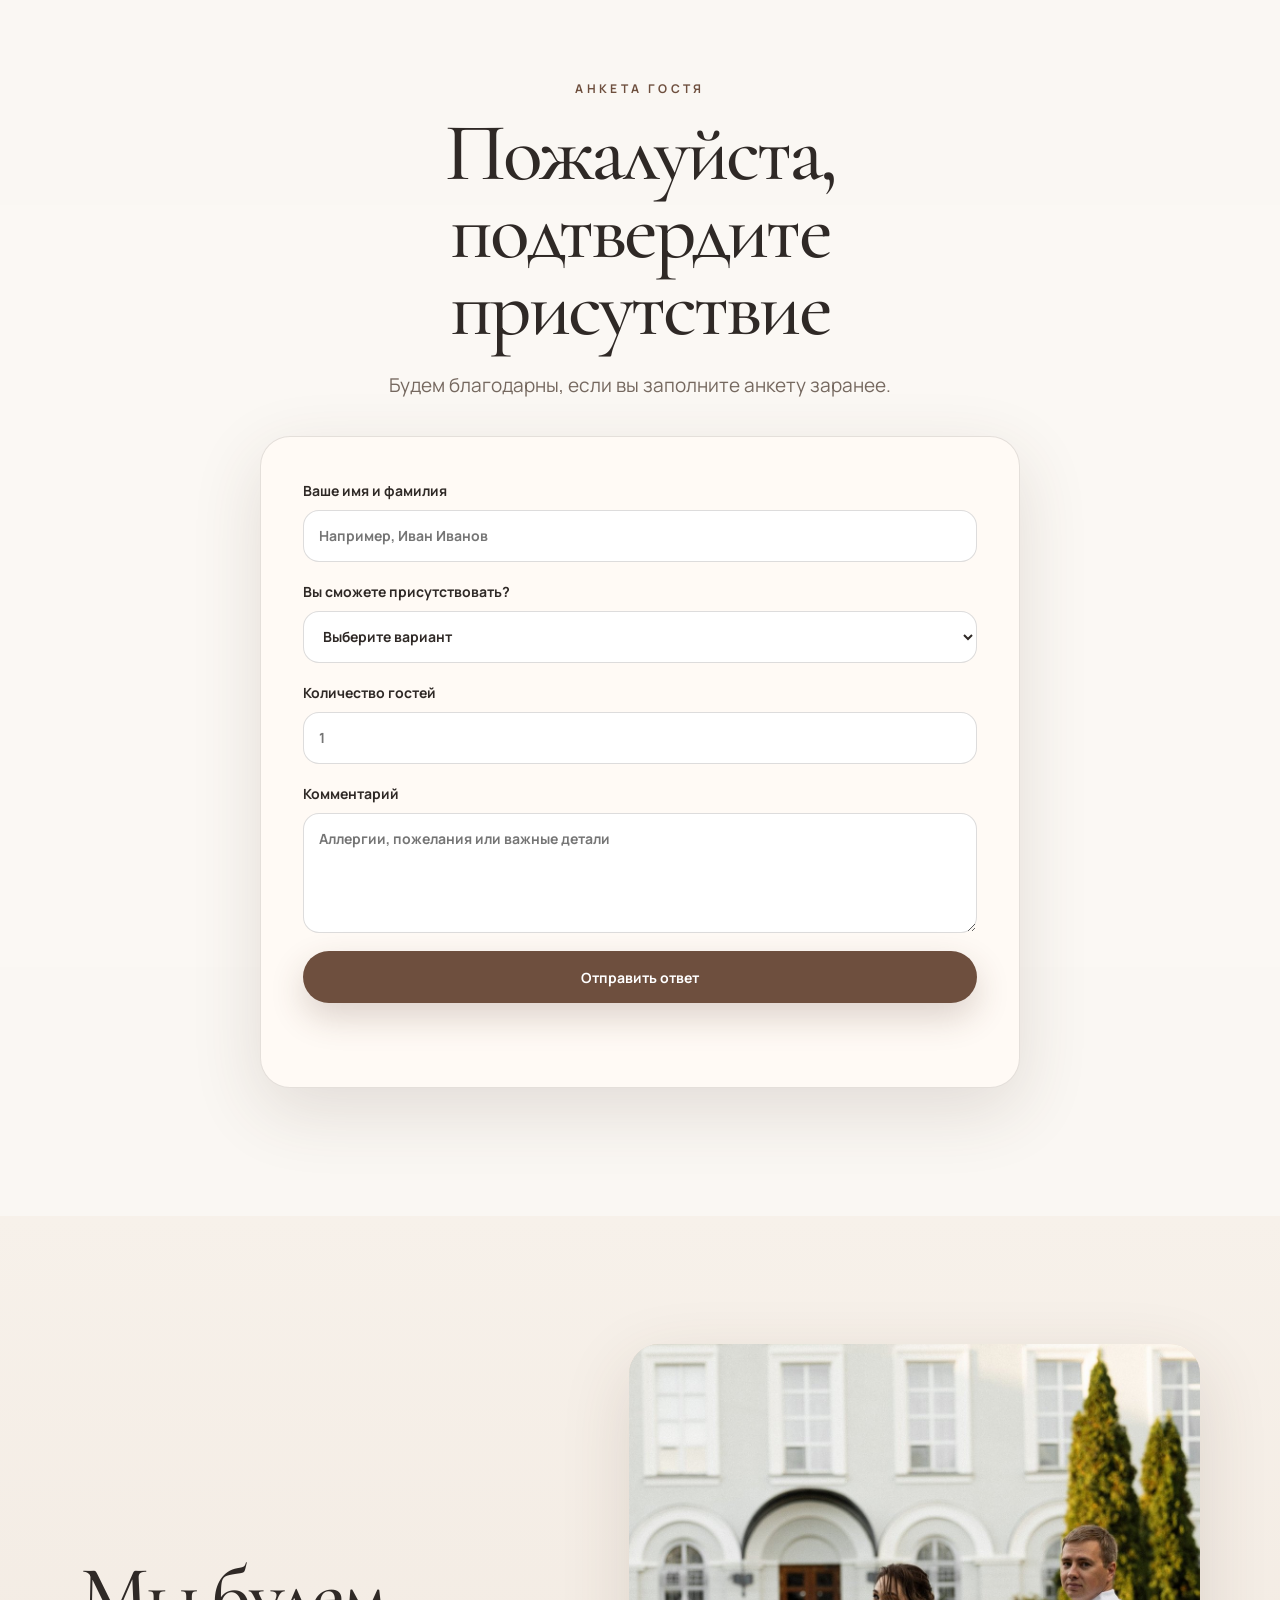
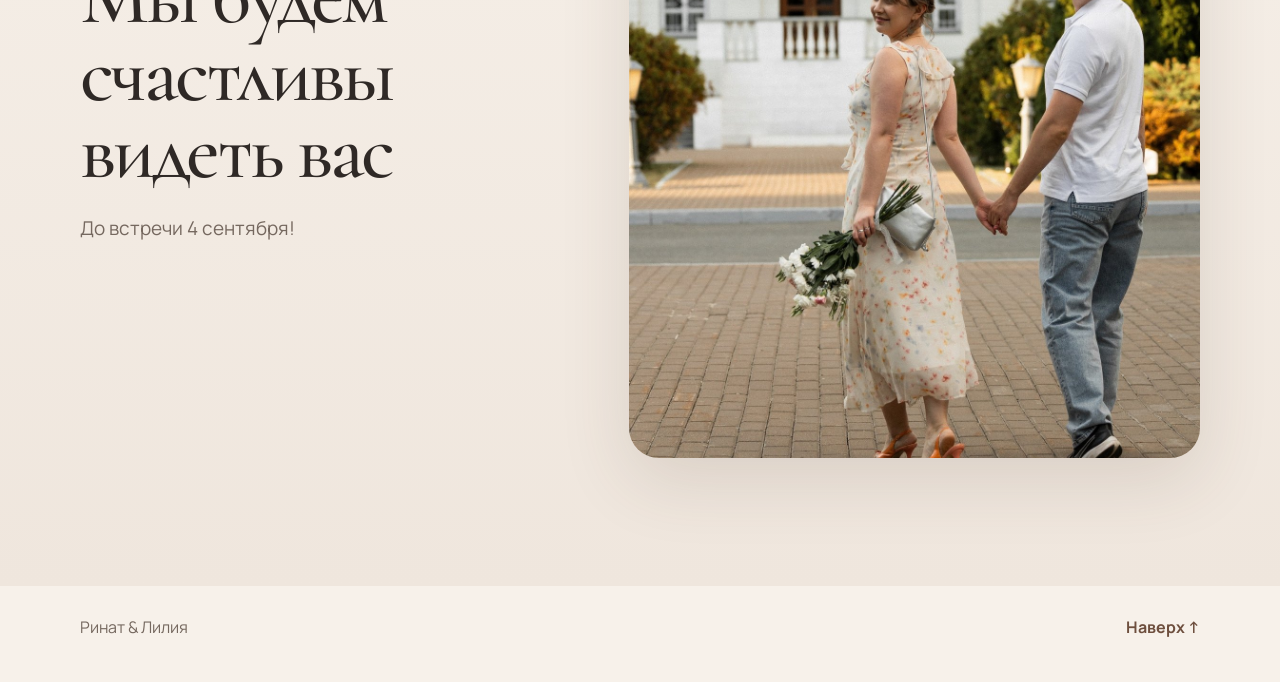
==== commit f6d5b6d9: "Update index.html" ====
--- a/index.html
+++ b/index.html
@@ -81,14 +81,14 @@
             <time>13:30</time>
             <div>
               <h3>Сбор гостей в Чаше</h3>
-              <p>Встречаемся у Центра семьи «Казань» по адресу: ул. Сибгата Хакима, 4.</p>
+              <p>Встречаемся у Центра семьи «Казан» по адресу: ул. Сибгата Хакима, 4.</p>
             </div>
           </article>
           <article class="timeline__item">
             <time>13:50</time>
             <div>
               <h3>Регистрация брака</h3>
-              <p>Торжественная регистрация в Центре семьи «Казань».</p>
+              <p>Торжественная регистрация в Центре семьи «Казан».</p>
             </div>
           </article>
           <article class="timeline__item">
@@ -127,7 +127,7 @@
             </div>
             <div class="location-card__body">
               <span class="location-card__label">Регистрация</span>
-              <h3>Центр семьи «Казань»</h3>
+              <h3>Центр семьи «Казан»</h3>
               <p>ул. Сибгата Хакима, 4</p>
               <p class="location-card__note">Сбор гостей — 13:30<br>Регистрация брака — 13:50</p>
               <a class="button" href="https://yandex.ru/maps/?text=%D0%9A%D0%B0%D0%B7%D0%B0%D0%BD%D1%8C%2C%20%D0%A1%D0%B8%D0%B1%D0%B3%D0%B0%D1%82%D0%B0%20%D0%A5%D0%B0%D0%BA%D0%B8%D0%BC%D0%B0%204%2C%20%D0%A6%D0%B5%D0%BD%D1%82%D1%80%20%D1%81%D0%B5%D0%BC%D1%8C%D0%B8%20%D0%9A%D0%B0%D0%B7%D0%B0%D0%BD%D1%8C" target="_blank" rel="noopener">Открыть карту</a>
@@ -156,10 +156,6 @@
         <p class="details__lead">Нам очень хочется, чтобы этот день прошёл легко, тепло и красиво для всех. Ниже мы собрали несколько важных моментов, которые помогут создать именно такую атмосферу.</p>
         <div class="cards" id="detailsCards">
           <article class="card">
-            <h3>Дресс-код</h3>
-            <p>Будем благодарны, если вы поддержите настроение нашего праздника и выберете наряды в нежных, спокойных и неярких тонах.</p>
-          </article>
-          <article class="card">
             <h3>Формат вечера</h3>
             <p>Наш свадебный вечер пройдёт в безалкогольном формате. Спасибо за понимание и за то, что разделите с нами этот особенный день именно таким.</p>
           </article>
@@ -172,20 +168,6 @@
             <p>Пожалуйста, заполните анкету ниже — это поможет нам заранее всё продумать и с любовью подготовиться к встрече с вами.</p>
           </article>
         </div>
-      </div>
-    </section>
-
-    <section class="section dress-code">
-      <div class="container reveal">
-        <p class="section-kicker">Дресс-код</p>
-        <div class="palette" aria-label="Палитра дресс-кода">
-          <span style="--color:#f4eee7"></span>
-          <span style="--color:#e6d8c8"></span>
-          <span style="--color:#d9b7aa"></span>
-          <span style="--color:#c9c7b8"></span>
-          <span style="--color:#aeb8ad"></span>
-        </div>
-        <p class="dress-code__text" id="dressCodeText">Подойдут молочные, бежевые, пудровые, светло-серые, приглушённые зелёные и другие мягкие оттенки. Просим избегать слишком ярких цветов, чтобы общая палитра праздника выглядела нежно и гармонично.</p>
       </div>
     </section>
 
